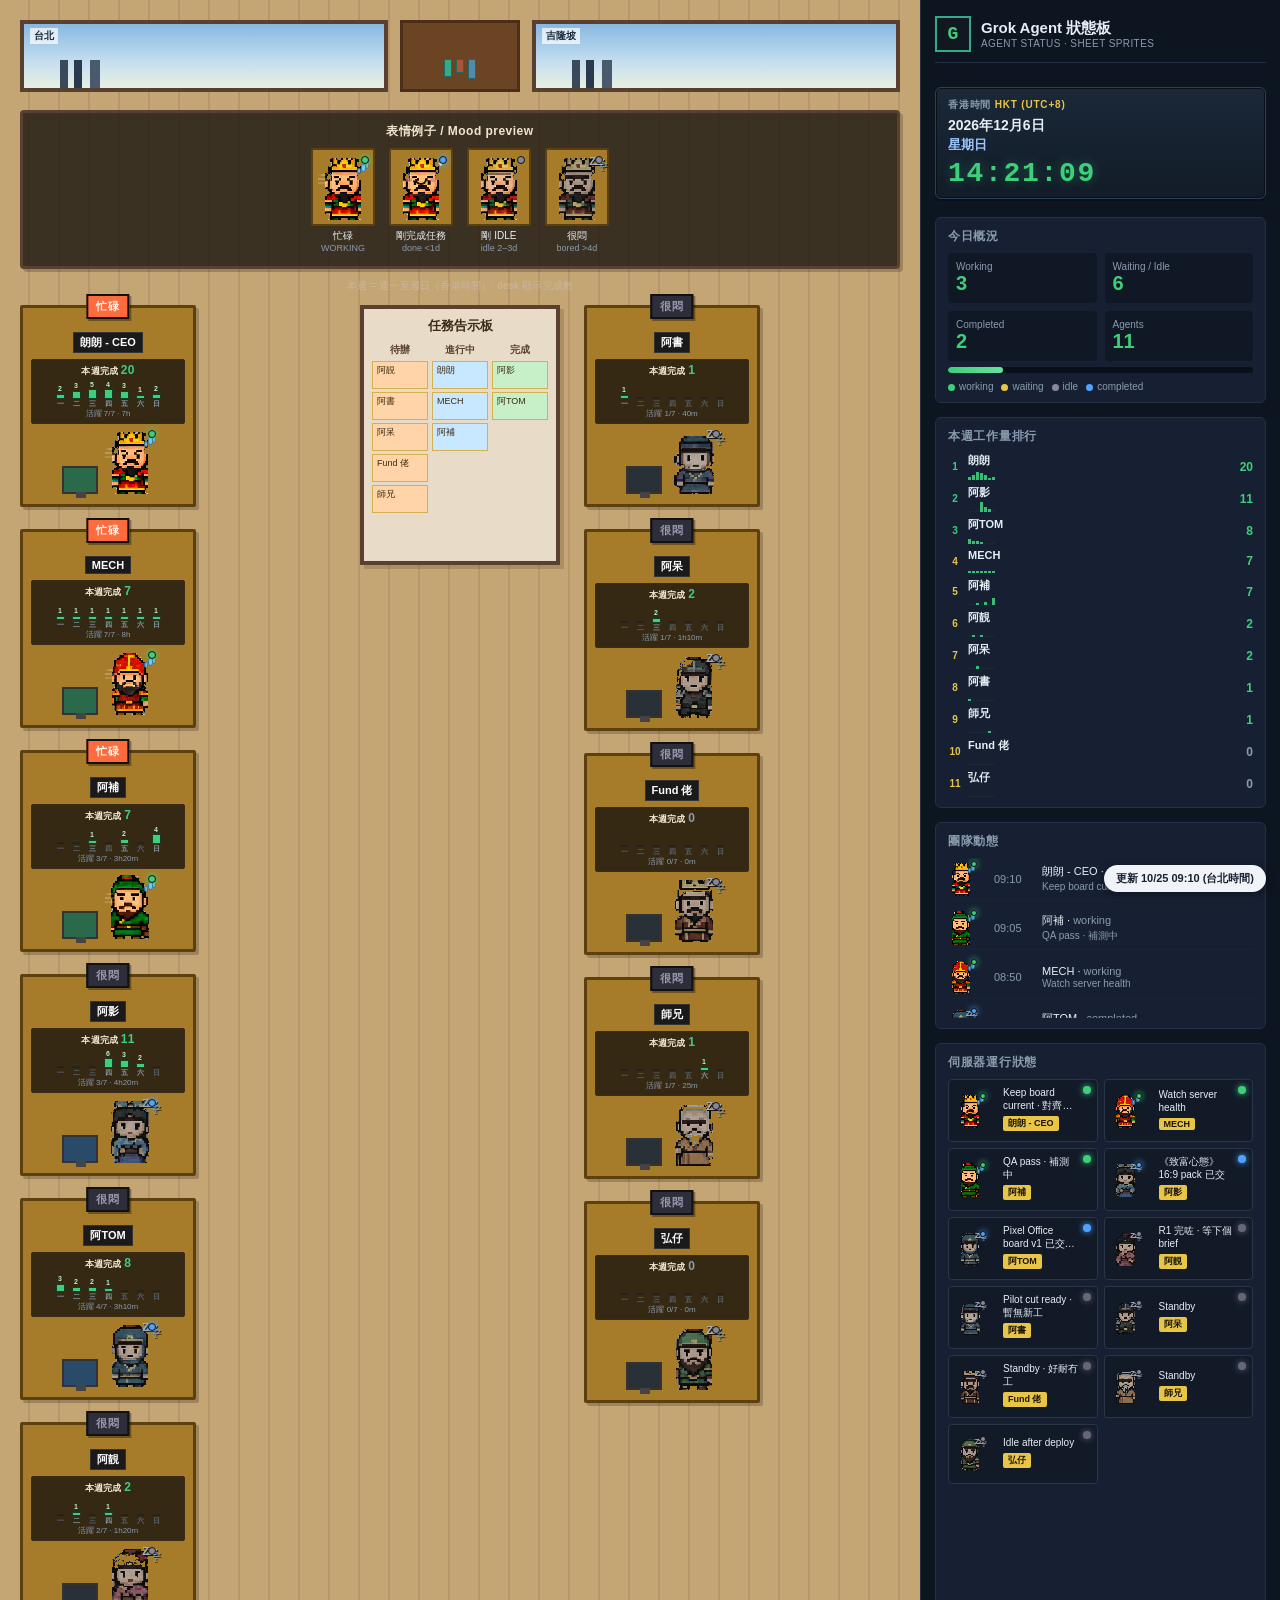
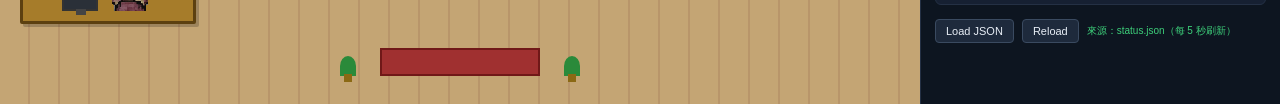
==== agent-status-board/index.html @ e6f602bd "feat: add Pixel Office agent status board Publish agent-status-board/ on the existing GitHub Pages s" ====
<!DOCTYPE html>
<html lang="zh-Hant">
<head>
  <meta charset="UTF-8" />
  <meta name="viewport" content="width=device-width, initial-scale=1" />
  <meta http-equiv="refresh" content="0; url=status-board.html" />
  <link rel="canonical" href="status-board.html" />
  <title>Pixel Office Agent Status Board</title>
  <script>location.replace("status-board.html");</script>
</head>
<body>
  <p><a href="status-board.html">Pixel Office Agent Status Board</a></p>
</body>
</html>
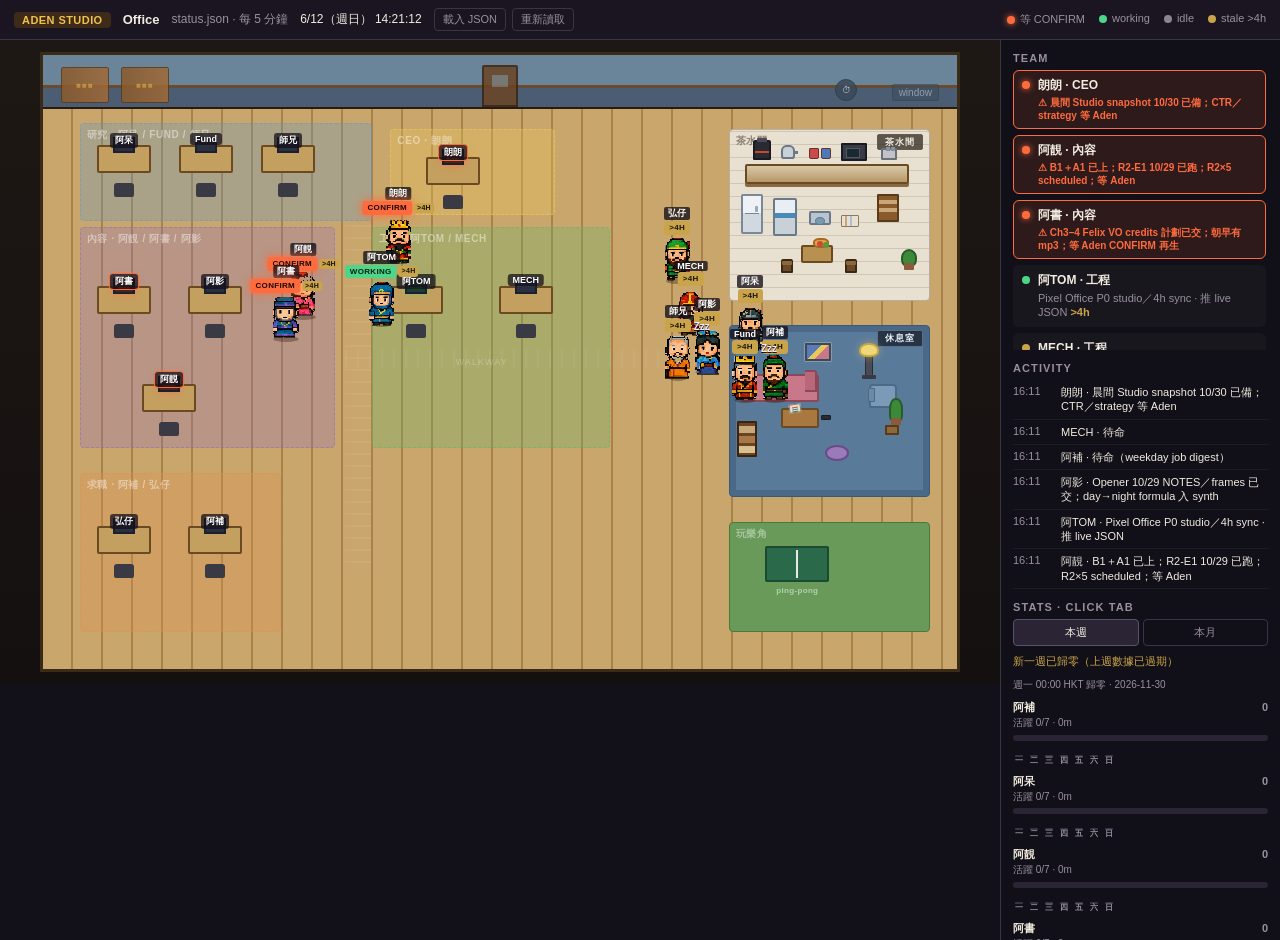
==== commit 774d996d: "feat(status-board): office v2 floor with walking agents Replace the desk grid with the approved stud" ====
--- a/agent-status-board/index.html
+++ b/agent-status-board/index.html
@@ -5,10 +5,10 @@
   <meta name="viewport" content="width=device-width, initial-scale=1" />
   <meta http-equiv="refresh" content="0; url=status-board.html" />
   <link rel="canonical" href="status-board.html" />
-  <title>Pixel Office Agent Status Board</title>
+  <title>Aden Studio · Office</title>
   <script>location.replace("status-board.html");</script>
 </head>
 <body>
-  <p><a href="status-board.html">Pixel Office Agent Status Board</a></p>
+  <p><a href="status-board.html">Aden Studio · Office</a></p>
 </body>
 </html>
